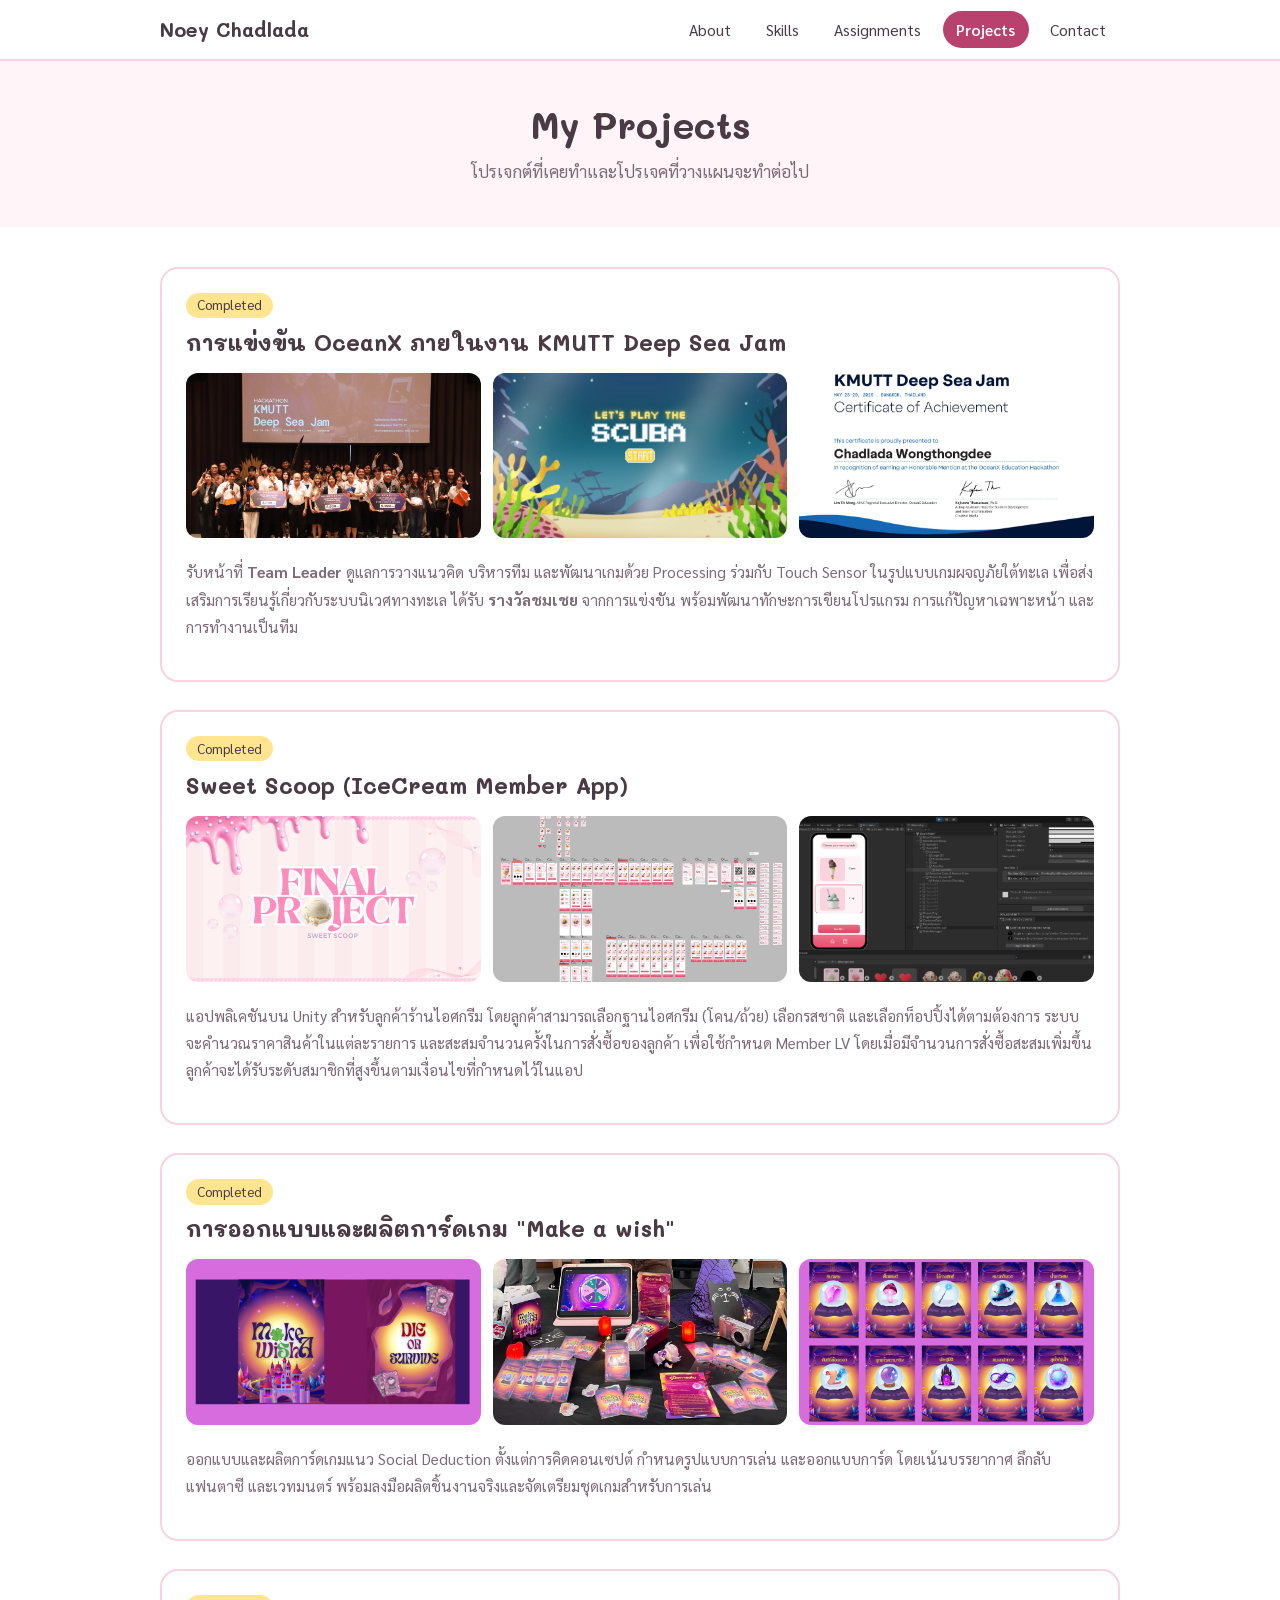
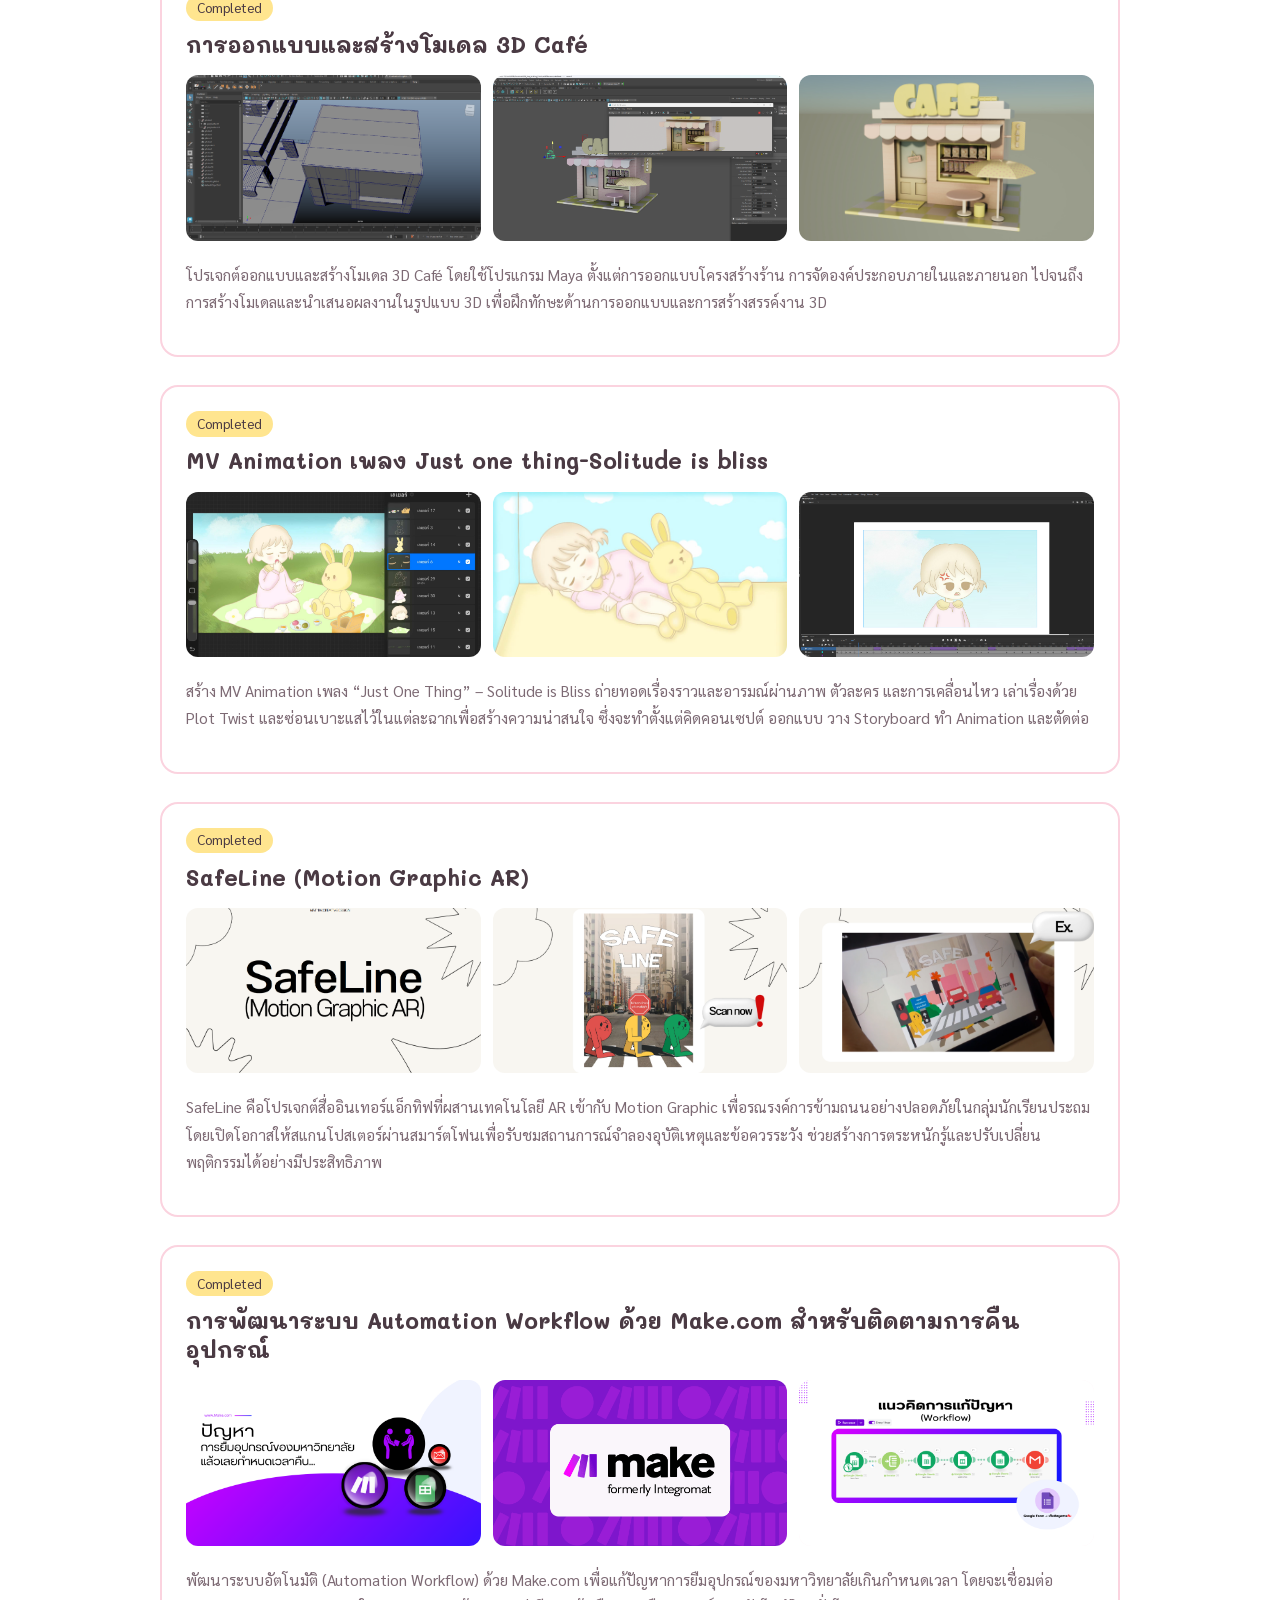
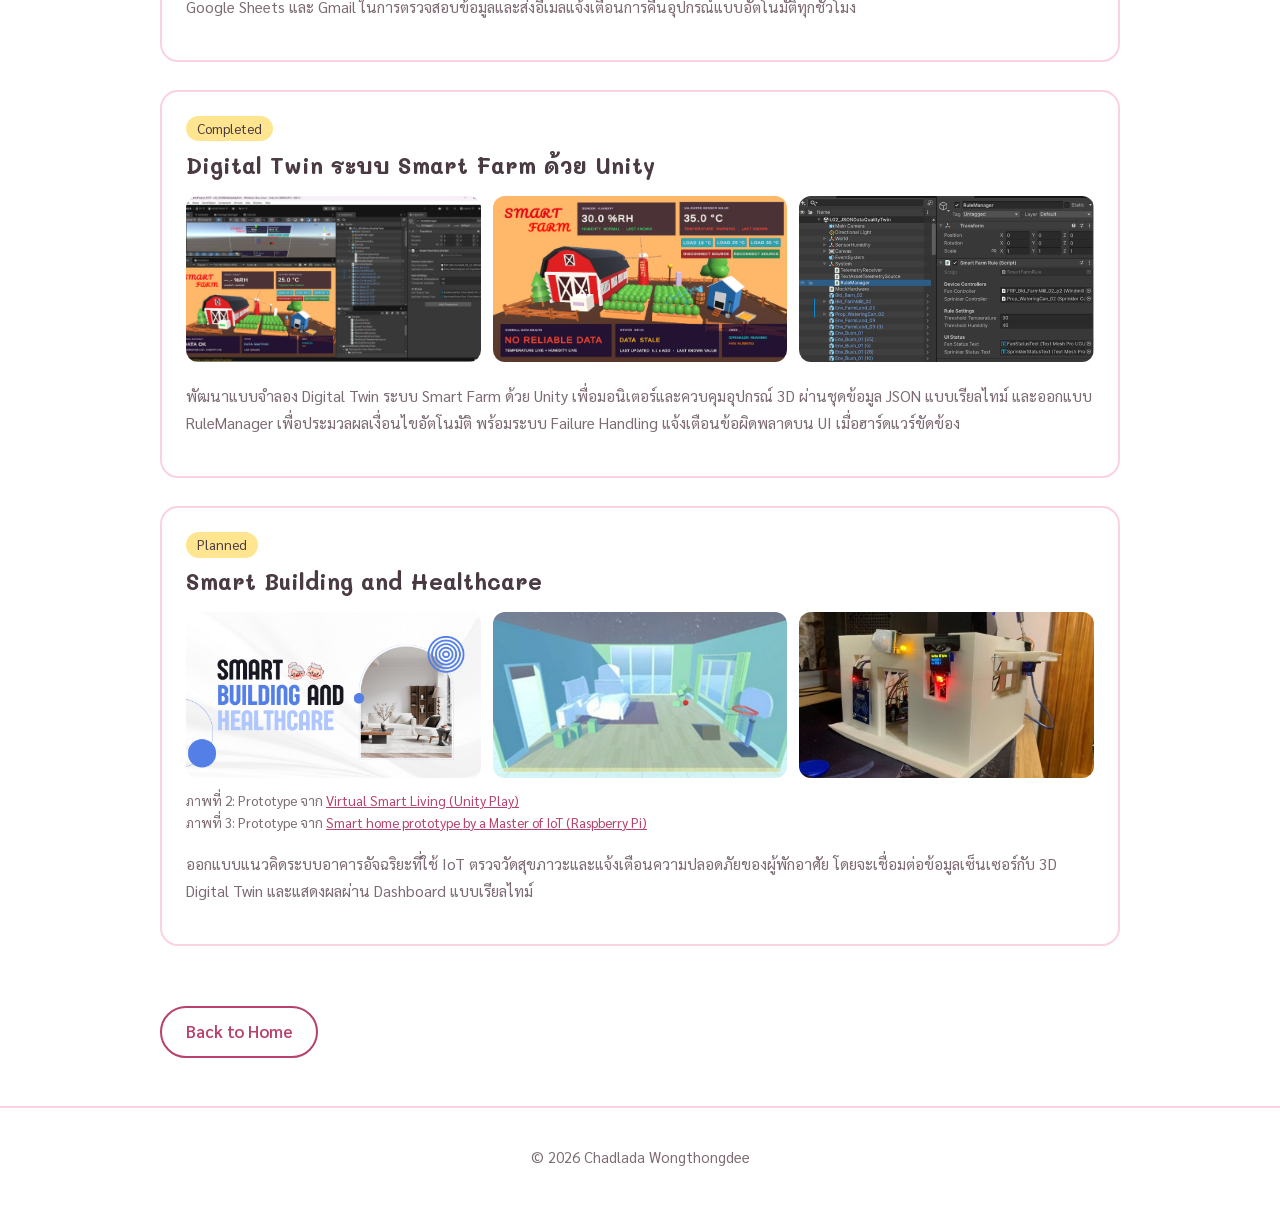
==== project.html @ 445700f3 "Add files via upload" ====
<!DOCTYPE html>
<html lang="th">
<head>
    <meta charset="UTF-8">
    <meta name="viewport" content="width=device-width, initial-scale=1.0">
    <meta name="description" content="โปรเจคของชัชลดา วงศ์ทองดี">
    <meta name="author" content="Chadlada Wongthongdee">
    <title>Projects | Chadlada Wongthongdee</title>
    <link rel="preconnect" href="https://fonts.googleapis.com">
    <link rel="preconnect" href="https://fonts.gstatic.com" crossorigin>
    <link href="https://fonts.googleapis.com/css2?family=Mali:wght@500;700&family=Sarabun:wght@400;600&display=swap" rel="stylesheet">
    <link rel="stylesheet" type="text/css" href="main.css">
</head>
<body>

    <header class="site-nav">
        <nav class="nav-inner" aria-label="Main menu">
            <a class="brand" href="index.html">Noey Chadlada</a>
            <ul class="nav-links">
                <li><a href="index.html#about">About</a></li>
                <li><a href="index.html#skills">Skills</a></li>
                <li><a href="index.html#assignments">Assignments</a></li>
                <li><a class="nav-cta" href="project.html" aria-current="page">Projects</a></li>
                <li><a href="index.html#contact">Contact</a></li>
            </ul>
        </nav>
    </header>

    <main>
        <section class="page-head">
            <h1>My Projects</h1>
            <p>โปรเจกต์ที่เคยทำและโปรเจคที่วางแผนจะทำต่อไป</p>
        </section>

        <section class="section section-tight">
            <div class="project-list">
                <article class="card">
                    <span class="tag">Completed</span>
                    <h3>การแข่งขัน OceanX ภายในงาน KMUTT Deep Sea Jam</h3>
                    <div class="gallery">
                        <img src="images/pic1.jpg" alt="Project 1 - image 1">
                        <img src="images/pic2.png" alt="Project 1 - image 2">
                        <img src="images/pic3.png" alt="Project 1 - image 3">
                    </div>
                    <p>รับหน้าที่ <strong>Team Leader</strong> ดูแลการวางแนวคิด บริหารทีม และพัฒนาเกมด้วย Processing ร่วมกับ Touch Sensor ในรูปแบบเกมผจญภัยใต้ทะเล เพื่อส่งเสริมการเรียนรู้เกี่ยวกับระบบนิเวศทางทะเล ได้รับ <strong>รางวัลชมเชย</strong> จากการแข่งขัน พร้อมพัฒนาทักษะการเขียนโปรแกรม การแก้ปัญหาเฉพาะหน้า และการทำงานเป็นทีม</p>
                </article>
                <article class="card">
                    <span class="tag">Completed</span>
                    <h3>Sweet Scoop (IceCream Member App)</h3>
                    <div class="gallery">
                        <img src="images/pic4.png" alt="Project 2 - image 4">
                        <img src="images/pic5.png" alt="Project 2 - image 5">
                        <img src="images/pic6.png" alt="Project 2 - image 6">
                    </div>
                    <p>แอปพลิเคชันบน Unity สำหรับลูกค้าร้านไอศกรีม โดยลูกค้าสามารถเลือกฐานไอศกรีม (โคน/ถ้วย) เลือกรสชาติ และเลือกท็อปปิ้งได้ตามต้องการ ระบบจะคำนวณราคาสินค้าในแต่ละรายการ และสะสมจำนวนครั้งในการสั่งซื้อของลูกค้า เพื่อใช้กำหนด Member LV โดยเมื่อมีจำนวนการสั่งซื้อสะสมเพิ่มขึ้น ลูกค้าจะได้รับระดับสมาชิกที่สูงขึ้นตามเงื่อนไขที่กำหนดไว้ในแอป</p>
                </article>
                <article class="card">
                    <span class="tag">Completed</span>
                    <h3>การออกแบบและผลิตการ์ดเกม "Make a wish"</h3>
                    <div class="gallery">
                        <img src="images/pic7.png" alt="Project 3 - image 7">
                        <img src="images/pic8.jpg" alt="Project 3 - image 8">
                        <img src="images/pic9.png" alt="Project 3 - image 9">
                    </div>
                    <p>ออกแบบและผลิตการ์ดเกมแนว Social Deduction ตั้งแต่การคิดคอนเซปต์ กำหนดรูปแบบการเล่น และออกแบบการ์ด โดยเน้นบรรยากาศ ลึกลับ แฟนตาซี และเวทมนตร์ พร้อมลงมือผลิตชิ้นงานจริงและจัดเตรียมชุดเกมสำหรับการเล่น</p>
                </article>
                <article class="card">
                    <span class="tag">Completed</span>
                    <h3>การออกแบบและสร้างโมเดล 3D Café</h3>
                    <div class="gallery">
                        <img src="images/pic10.png" alt="Senior Project - image 10">
                        <img src="images/pic11.png" alt="Senior Project - image 11">
                        <img src="images/pic12.jpg" alt="Senior Project - image 12">
                    </div>
                    <p>โปรเจกต์ออกแบบและสร้างโมเดล 3D Café โดยใช้โปรแกรม Maya ตั้งแต่การออกแบบโครงสร้างร้าน การจัดองค์ประกอบภายในและภายนอก ไปจนถึงการสร้างโมเดลและนำเสนอผลงานในรูปแบบ 3D เพื่อฝึกทักษะด้านการออกแบบและการสร้างสรรค์งาน 3D</p>
                </article>
                <article class="card">
                    <span class="tag">Completed</span>
                    <h3>MV Animation เพลง Just one thing-Solitude is bliss</h3>
                    <div class="gallery">
                        <img src="images/pic13.jpg" alt="Project 4 - image 13">
                        <img src="images/pic14.jpg" alt="Project 4 - image 14">
                        <img src="images/pic15.png" alt="Project 4 - image 15">
                    </div>
                    <p>สร้าง MV Animation เพลง “Just One Thing” – Solitude is Bliss ถ่ายทอดเรื่องราวและอารมณ์ผ่านภาพ ตัวละคร และการเคลื่อนไหว เล่าเรื่องด้วย Plot Twist และซ่อนเบาะแสไว้ในแต่ละฉากเพื่อสร้างความน่าสนใจ ซึ่งจะทำตั้งแต่คิดคอนเซปต์ ออกแบบ วาง Storyboard ทำ Animation และตัดต่อ</p>
                </article>
                <article class="card">
                    <span class="tag">Completed</span>
                    <h3>SafeLine (Motion Graphic AR)</h3>
                    <div class="gallery">
                        <img src="images/pic16.png" alt="Project 5 - image 16">
                        <img src="images/pic17.png" alt="Project 5 - image 17">
                        <img src="images/pic18.png" alt="Project 5 - image 18">
                    </div>
                    <p>SafeLine คือโปรเจกต์สื่ออินเทอร์แอ็กทิฟที่ผสานเทคโนโลยี AR เข้ากับ Motion Graphic เพื่อรณรงค์การข้ามถนนอย่างปลอดภัยในกลุ่มนักเรียนประถม โดยเปิดโอกาสให้สแกนโปสเตอร์ผ่านสมาร์ตโฟนเพื่อรับชมสถานการณ์จำลองอุบัติเหตุและข้อควรระวัง ช่วยสร้างการตระหนักรู้และปรับเปลี่ยนพฤติกรรมได้อย่างมีประสิทธิภาพ</p>
                </article>
                  <article class="card">
                    <span class="tag">Completed</span>
                    <h3>การพัฒนาระบบ Automation Workflow ด้วย Make.com สำหรับติดตามการคืนอุปกรณ์</h3>
                    <div class="gallery">
                        <img src="images/pic19.png" alt="Project 6 - image 19">
                        <img src="images/pic20.png" alt="Project 6 - image 20">
                        <img src="images/pic21.png" alt="Project 6 - image 21">
                    </div>
                    <p>พัฒนาระบบอัตโนมัติ (Automation Workflow) ด้วย Make.com เพื่อแก้ปัญหาการยืมอุปกรณ์ของมหาวิทยาลัยเกินกำหนดเวลา โดยจะเชื่อมต่อ Google Sheets และ Gmail ในการตรวจสอบข้อมูลและส่งอีเมลแจ้งเตือนการคืนอุปกรณ์แบบอัตโนมัติทุกชั่วโมง</p>
                </article>
                <article class="card">
                    <span class="tag">Completed</span>
                    <h3>Digital Twin ระบบ Smart Farm ด้วย Unity</h3>
                    <div class="gallery">
                        <img src="images/pic22.png" alt="Project 7 - image 1">
                        <img src="images/pic23.png" alt="Project 7 - image 2">
                        <img src="images/pic24.png" alt="Project 7 - image 3">
                    </div>
                    <p>พัฒนาแบบจำลอง Digital Twin ระบบ Smart Farm ด้วย Unity เพื่อมอนิเตอร์และควบคุมอุปกรณ์ 3D ผ่านชุดข้อมูล JSON แบบเรียลไทม์ และออกแบบ RuleManager เพื่อประมวลผลเงื่อนไขอัตโนมัติ พร้อมระบบ Failure Handling แจ้งเตือนข้อผิดพลาดบน UI เมื่อฮาร์ดแวร์ขัดข้อง</p>
                </article>
                <article class="card">
    <span class="tag">Planned</span>
    <h3>Smart Building and Healthcare</h3>
    <div class="gallery">
        <img src="images/pic25.png" alt="Project 8 - image 1">
        <img src="images/pic26.png" alt="Project 8 - image 2 (ที่มา: Unity Play - Virtual Smart Living)">
        <img src="images/pic27.jpg" alt="Project 8 - image 3 (ที่มา: Raspberry Pi - Smart home prototype by a Master of IoT)">
    </div>
    <ul class="credit">
        <li>
            ภาพที่ 2: Prototype จาก
            <a href="https://play.unity.com/en/games/ccf165cd-a699-4172-a75b-6b3d28d4be8c/virtual-smart-living" target="_blank" rel="noopener">Virtual Smart Living (Unity Play)</a>
        </li>
        <li>
            ภาพที่ 3: Prototype จาก
            <a href="https://www.raspberrypi.com/news/smart-home-prototype-by-a-master-of-iot/" target="_blank" rel="noopener">Smart home prototype by a Master of IoT (Raspberry Pi)</a>
        </li>
    </ul>
    <p>ออกแบบแนวคิดระบบอาคารอัจฉริยะที่ใช้ IoT ตรวจวัดสุขภาวะและแจ้งเตือนความปลอดภัยของผู้พักอาศัย โดยจะเชื่อมต่อข้อมูลเซ็นเซอร์กับ 3D Digital Twin และแสดงผลผ่าน Dashboard แบบเรียลไทม์</p>
</article>
            <p class="back-row"><a class="btn btn-ghost" href="index.html">Back to Home</a></p>
        </section>
    </main>

    <footer class="site-footer">
        <p>&copy; 2026 Chadlada Wongthongdee</p>
    </footer>

</body>
</html>
---- main.css ----
* {
    box-sizing: border-box;
}

html {
    scroll-behavior: smooth;
    scroll-padding-top: 80px;
}

body {
    margin: 0;
    font-family: 'Sarabun', 'Segoe UI', Tahoma, sans-serif;
    font-size: 1.05rem;
    line-height: 1.75;
    color: #4a3a43;
    background-color: white;
}

img {
    max-width: 100%;
    height: auto;
}

/* Grouping styles */
h1, h2, h3 {
    font-family: 'Mali', 'Sarabun', Garamond, serif;
    line-height: 1.3;
    margin: 0 0 0.5rem;
    color: #4a3a43;
}

a {
    color: #b8416d;
}

a:focus-visible,
button:focus-visible {
    outline: 3px solid #ffe58f;
    outline-offset: 3px;
}


/* Header : Navigation */
.site-nav {
    position: sticky;
    top: 0;
    z-index: 10;
    background-color: rgba(255, 255, 255, 0.94);
    border-bottom: 2px solid #fbd3df;
}

.nav-inner {
    max-width: 1000px;
    margin: 0 auto;
    padding: 0.7rem 1.25rem;
    display: flex;
    flex-wrap: wrap;
    align-items: center;
    justify-content: center;
    gap: 0.5rem 1.5rem;
}

.brand {
    font-family: 'Mali', 'Sarabun', Garamond, serif;
    font-weight: 700;
    font-size: 1.2rem;
    text-decoration: none;
    color: #4a3a43;
}

.nav-links {
    list-style: none;
    margin: 0;
    padding: 0;
    display: flex;
    flex-wrap: wrap;
    gap: 0.25rem 0.5rem;
}

.nav-links a {
    display: block;
    padding: 0.3rem 0.85rem;
    border-radius: 999px;
    text-decoration: none;
    color: #4a3a43;
    font-size: 0.98rem;
}

.nav-links a {
    transition: background-color 0.25s, color 0.25s;
}

.nav-links a:hover,
.nav-links a[aria-current="page"],
.nav-links a.is-active {
    background-color: #ffe58f;
}

.nav-links a.is-active {
    box-shadow: inset 0 -3px 0 #f2c94c;
}

.nav-links a.nav-cta {
    background-color: #b8416d;
    color: white;
    font-weight: 600;
}

.nav-links a.nav-cta:hover {
    background-color: #9d3459;
}


/* Layout : section */
.section {
    max-width: 1000px;
    margin: 0 auto;
    padding: 3rem 1.25rem;
}

.section.section-tight {
    padding-top: 2.5rem;
    padding-bottom: 3rem;
}

.section-title {
    font-size: 1.8rem;
    margin-bottom: 2rem;
    display: inline-block;
    padding-bottom: 0.3rem;
    background-image: linear-gradient(#ffe58f, #ffe58f);
    background-position: left bottom;
    background-size: 100% 10px;
    background-repeat: no-repeat;
}

.tint {
    background-color: #fff5f8;
}


/* Hero */
.hero {
    background-color: #fff5f8;
    text-align: center;
    padding: 4.5rem 1.25rem 4rem;
}

.hero-inner {
    max-width: 1000px;
    margin: 0 auto;
    display: grid;
    grid-template-columns: minmax(0, 1fr);
    gap: 2.5rem;
    align-items: center;
}

.hero-text {
    max-width: 640px;
    margin: 0 auto;
}

.avatar-frame {
    position: relative;
    order: -1;
    width: 220px;
    margin: 0 auto;
    isolation: isolate;
}

.avatar-frame::before {
    content: "";
    position: absolute;
    inset: 0;
    transform: translate(16px, 16px) rotate(3deg);
    background-color: #ffe58f;
    border: 3px solid #f2c94c;
    border-radius: 32px;
    z-index: -1;
    transition: transform 0.4s cubic-bezier(0.34, 1.56, 0.64, 1);
}

.avatar {
    display: block;
    width: 100%;
    aspect-ratio: 4 / 5;
    object-fit: cover;
    background-color: #fbd3df;
    border: 6px solid white;
    border-radius: 32px;
    box-shadow: 0 10px 0 #fbd3df;
}

.hero h1 {
    font-size: 1.8rem;
}

.hero .en-name {
    font-family: 'Mali', 'Sarabun', Garamond, serif;
    font-size: 1.3rem;
    color: #b8416d;
    margin: 0 0 0.25rem;
}

.hero .program {
    color: #7d6a74;
    margin: 0 0 1.75rem;
}

/* Buttons */
.btn-row {
    display: flex;
    flex-wrap: wrap;
    gap: 0.75rem;
    justify-content: center;
}

.btn {
    display: inline-block;
    padding: 0.6rem 1.5rem;
    border-radius: 999px;
    text-decoration: none;
    font-weight: 600;
    border: 2px solid #b8416d;
}

.btn-primary {
    background-color: #b8416d;
    color: white;
}

.btn-primary:hover {
    background-color: #9d3459;
    border-color: #9d3459;
}

.btn-ghost {
    background-color: white;
    color: #b8416d;
}

.btn-ghost:hover {
    background-color: #ffe58f;
    border-color: #ffe58f;
    color: #4a3a43;
}


/* Featured banner : ลิงก์ไปหน้า project.html */
.featured-wrap {
    max-width: 1000px;
    margin: -2rem auto 0;
    padding: 0 1.25rem;
    position: relative;
}

.featured {
    position: relative;
    overflow: hidden;
    display: flex;
    flex-direction: column;
    align-items: center;
    gap: 1rem;
    padding: 1.75rem 1.25rem;
    text-align: center;
    background-color: #ffe58f;
    background-image: radial-gradient(#fbd76a 2px, transparent 2.5px);
    background-size: 22px 22px;
    border: 3px solid #b8416d;
    border-radius: 24px;
    box-shadow: 8px 8px 0 #fbd3df;
    text-decoration: none;
    color: #4a3a43;
    transition: transform 0.2s, box-shadow 0.2s;
}

.featured > * {
    position: relative;
    z-index: 1;
}

.featured:hover {
    transform: translate(-2px, -2px);
    box-shadow: 10px 10px 0 #fbd3df;
}

.featured-icon {
    flex: none;
    display: grid;
    place-items: center;
    width: 76px;
    height: 76px;
    font-size: 2.2rem;
    line-height: 1;
    background-color: white;
    border: 3px solid #b8416d;
    border-radius: 22px;
    transform: rotate(-6deg);
    transition: transform 0.4s cubic-bezier(0.34, 1.56, 0.64, 1);
}

.featured:hover .featured-icon {
    transform: rotate(6deg) scale(1.12);
}

.featured-text {
    flex: 1;
    display: flex;
    flex-direction: column;
    gap: 0.15rem;
}

.featured-text strong {
    font-family: 'Mali', 'Sarabun', Garamond, serif;
    font-size: 1.6rem;
    line-height: 1.3;
}

.featured-meta {
    display: flex;
    flex-wrap: wrap;
    justify-content: center;
    gap: 0.4rem;
    margin-top: 0.5rem;
}

.featured-meta em {
    font-style: normal;
    font-size: 0.85rem;
    padding: 0.05rem 0.75rem;
    border-radius: 999px;
    background-color: white;
    border: 2px solid #fbd3df;
}

.featured-btn {
    display: inline-flex;
    align-items: center;
    gap: 0.5rem;
    padding: 0.7rem 1.6rem;
    border-radius: 999px;
    background-color: #b8416d;
    color: white;
    font-weight: 600;
    white-space: nowrap;
    transition: background-color 0.2s, padding 0.2s;
}

.featured-btn i {
    font-style: normal;
    display: inline-block;
    transition: transform 0.25s;
}

.featured:hover .featured-btn {
    background-color: #9d3459;
}

.featured:hover .featured-btn i {
    transform: translateX(6px);
}

.about-grid {
    display: grid;
    grid-template-columns: 1fr;
    gap: 2rem;
    align-items: start;
}

.about-grid p {
    margin: 0 0 1rem;
    max-width: 60ch;
}

/* Education */
.edu-list {
    list-style: none;
    margin: 0;
    padding: 0;
}

.edu-list li {
    padding: 0.9rem 1.1rem;
    margin-bottom: 0.75rem;
    background-color: white;
    border-left: 6px solid #fbd3df;
    border-radius: 0 18px 18px 0;
}
.achievement li {
    border-left-color: #ffe58f;
}

.edu-list strong {
    display: block;
    font-family: 'Mali', 'Sarabun', Garamond, serif;
}

.edu-list span {
    color: #7d6a74;
    font-size: 0.95rem;
}


/* Skills and Hobbies */
.two-col {
    display: grid;
    grid-template-columns: 1fr;
    gap: 2rem;
}

.chips {
    list-style: none;
    margin: 0;
    padding: 0;
    display: flex;
    flex-wrap: wrap;
    gap: 0.6rem;
}

.chips li {
    padding: 0.35rem 1rem;
    border-radius: 999px;
    background-color: #fbd3df;
}

.chips.alt li {
    background-color: #ffe58f;
}


/* Cards : Class Assignments / Projects */
.project-grid {
    display: grid;
    grid-template-columns: repeat(auto-fit, minmax(260px, 1fr));
    gap: 1.5rem;
}

.card {
    display: flex;
    flex-direction: column;
    padding: 1.5rem;
    background-color: white;
    border: 2px solid #fbd3df;
    border-radius: 18px;
    text-decoration: none;
    color: #4a3a43;
}

#assignments .card {
    transition: transform 0.35s cubic-bezier(0.34, 1.56, 0.64, 1), border-color 0.2s, box-shadow 0.2s;
}

#assignments .card:hover {
    transform: translateY(-8px);
    border-color: #ffe58f;
    box-shadow: 0 10px 0 #ffe58f;
}

.card h3 {
    font-size: 1.15rem;
}

.card p {
    margin: 0 0 1rem;
    color: #7d6a74;
    font-size: 0.97rem;
    flex: 1;
}

.card .go {
    align-self: flex-start;
    padding: 0.35rem 1.3rem;
    border-radius: 999px;
    background-color: #b8416d;
    color: white;
    font-weight: 600;
    text-decoration: none;
}

.card .go:hover {
    background-color: #9d3459;
}

.card .tag {
    align-self: flex-start;
    margin-bottom: 0.6rem;
    padding: 0.05rem 0.7rem;
    font-size: 0.85rem;
    border-radius: 999px;
    background-color: #ffe58f;
}


/* Contact */
.contact-list {
    list-style: none;
    margin: 0;
    padding: 0;
    display: grid;
    grid-template-columns: repeat(auto-fit, minmax(250px, 1fr));
    gap: 1rem;
}

.contact-list a {
    display: block;
    padding: 1rem 1.25rem;
    background-color: white;
    border: 2px solid #fbd3df;
    border-radius: 18px;
    text-decoration: none;
    color: #4a3a43;
    overflow-wrap: anywhere;
}

.contact-list a:hover {
    background-color: #ffe58f;
    border-color: #ffe58f;
}

.contact-list small {
    display: block;
    color: #7d6a74;
}


/* Page header (project.html) */
.page-head {
    background-color: #fff5f8;
    text-align: center;
    padding: 2.5rem 1.25rem;
}

.page-head h1 {
    font-size: 1.7rem;
}

.page-head p {
    margin: 0 auto;
    max-width: 52ch;
    color: #7d6a74;
}

/* Project list + image gallery (project.html) */
.project-list {
    display: grid;
    grid-template-columns: minmax(0, 1fr);
    gap: 1.75rem;
}

.project-list .card h3 {
    font-size: 1.4rem;
    margin-bottom: 1rem;
}

.gallery {
    display: grid;
    grid-template-columns: minmax(0, 1fr);
    gap: 0.75rem;
    margin-bottom: 1.25rem;
}

.gallery img {
    width: 100%;
    aspect-ratio: 16 / 9;
    object-fit: cover;
    display: block;
    border-radius: 12px;
    background-color: #fff5f8;
}

.back-row {
    margin: 2rem 0 0;
}

/* Project page : hover interactions (subtle) */
.project-list .card {
    transition: border-color 0.25s, box-shadow 0.25s;
}

.gallery img {
    transition: transform 0.3s ease;
}

.credit {
    list-style: none;
    margin: -0.5rem 0 1rem;
    padding: 0;
    font-size: 0.85rem;
    color: #7d6a74;
    line-height: 1.6;
}

.credit a {
    overflow-wrap: anywhere;
}

@media (hover: hover) {
    .project-list .card:hover {
        border-color: #ffe58f;
        box-shadow: 0 6px 0 #ffe58f;
    }

    .gallery img:hover {
        transform: scale(1.03);
    }
}

/* Footer */
.site-footer {
    text-align: center;
    padding: 2rem 1.25rem;
    border-top: 2px solid #fbd3df;
    color: #7d6a74;
    font-size: 0.92rem;
}

.site-footer p {
    margin: 0.2rem 0;
}

@media only screen and (min-width: 576px) {
    .gallery {
        grid-template-columns: repeat(3, minmax(0, 1fr));
    }
}

/* Tablet / Desktop ตั้งแต่ 768px */
@media only screen and (min-width: 768px) {
    .nav-inner {
        justify-content: space-between;
    }

    .section {
        padding: 4.5rem 1.25rem;
    }

    .hero {
        padding: 5.5rem 1.25rem 5rem;
    }

    .hero-inner {
        grid-template-columns: minmax(0, 1.15fr) minmax(0, 1fr);
        gap: 3rem;
    }

    .hero-text {
        margin: 0;
        text-align: left;
    }

    .hero .btn-row {
        justify-content: flex-start;
    }

    .avatar-frame {
        order: 0;
        width: min(100%, 340px);
        margin: 0 0 0 auto;
    }

    .avatar-frame::before {
        transform: translate(24px, 24px) rotate(3deg);
    }

    .avatar-frame:hover::before {
        transform: translate(30px, 30px) rotate(6deg);
    }

    .brand {
        transition: transform 0.35s cubic-bezier(0.34, 1.56, 0.64, 1);
    }

    .brand:hover {
        transform: translateY(-3px);
    }

    .hero h1 {
        font-size: 2.6rem;
    }

    .page-head h1 {
        font-size: 2.3rem;
    }

    .featured-meta {
        justify-content: flex-start;
    }

    .featured {
        flex-direction: row;
        gap: 1.5rem;
        padding: 1.75rem 2rem;
        text-align: left;
    }

    .about-grid {
        grid-template-columns: 1.2fr 1fr;
        gap: 2.5rem;
    }

    .two-col {
        grid-template-columns: 2fr 1fr;
        gap: 3rem;
    }
}

@media (prefers-reduced-motion: reduce) {
    html {
        scroll-behavior: auto;
    }
    .featured,
    .featured-icon,
    .featured-btn i,
    #assignments .card,
    .project-list .card,
    .gallery img,
    .avatar-frame::before,
    .brand {
        transition: none;
    }

    .featured:hover,
    .featured:hover .featured-icon,
    .featured:hover .featured-btn i,
    #assignments .card:hover,
    .project-list .card:hover,
    .gallery img:hover,
    .brand:hover {
        transform: none;
    }

    .avatar-frame:hover::before {
        transform: translate(24px, 24px) rotate(3deg);
    }
}
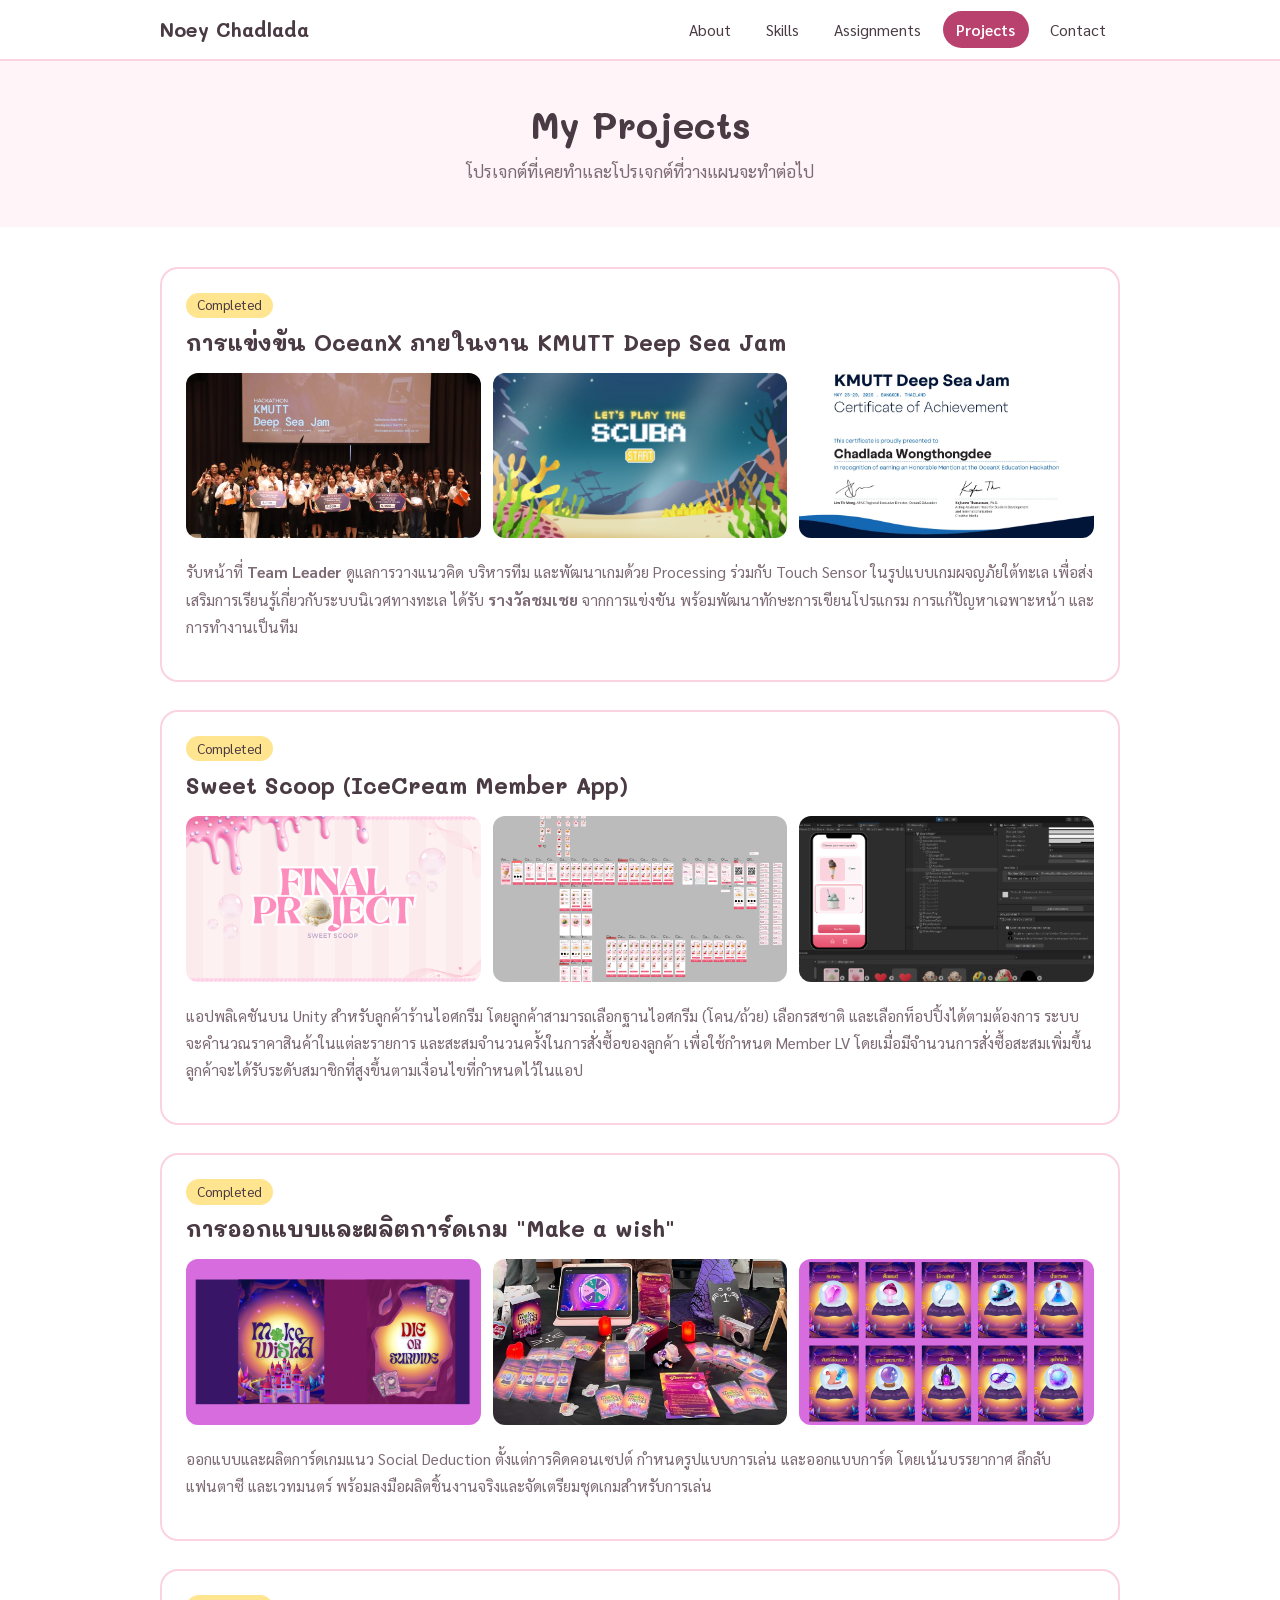
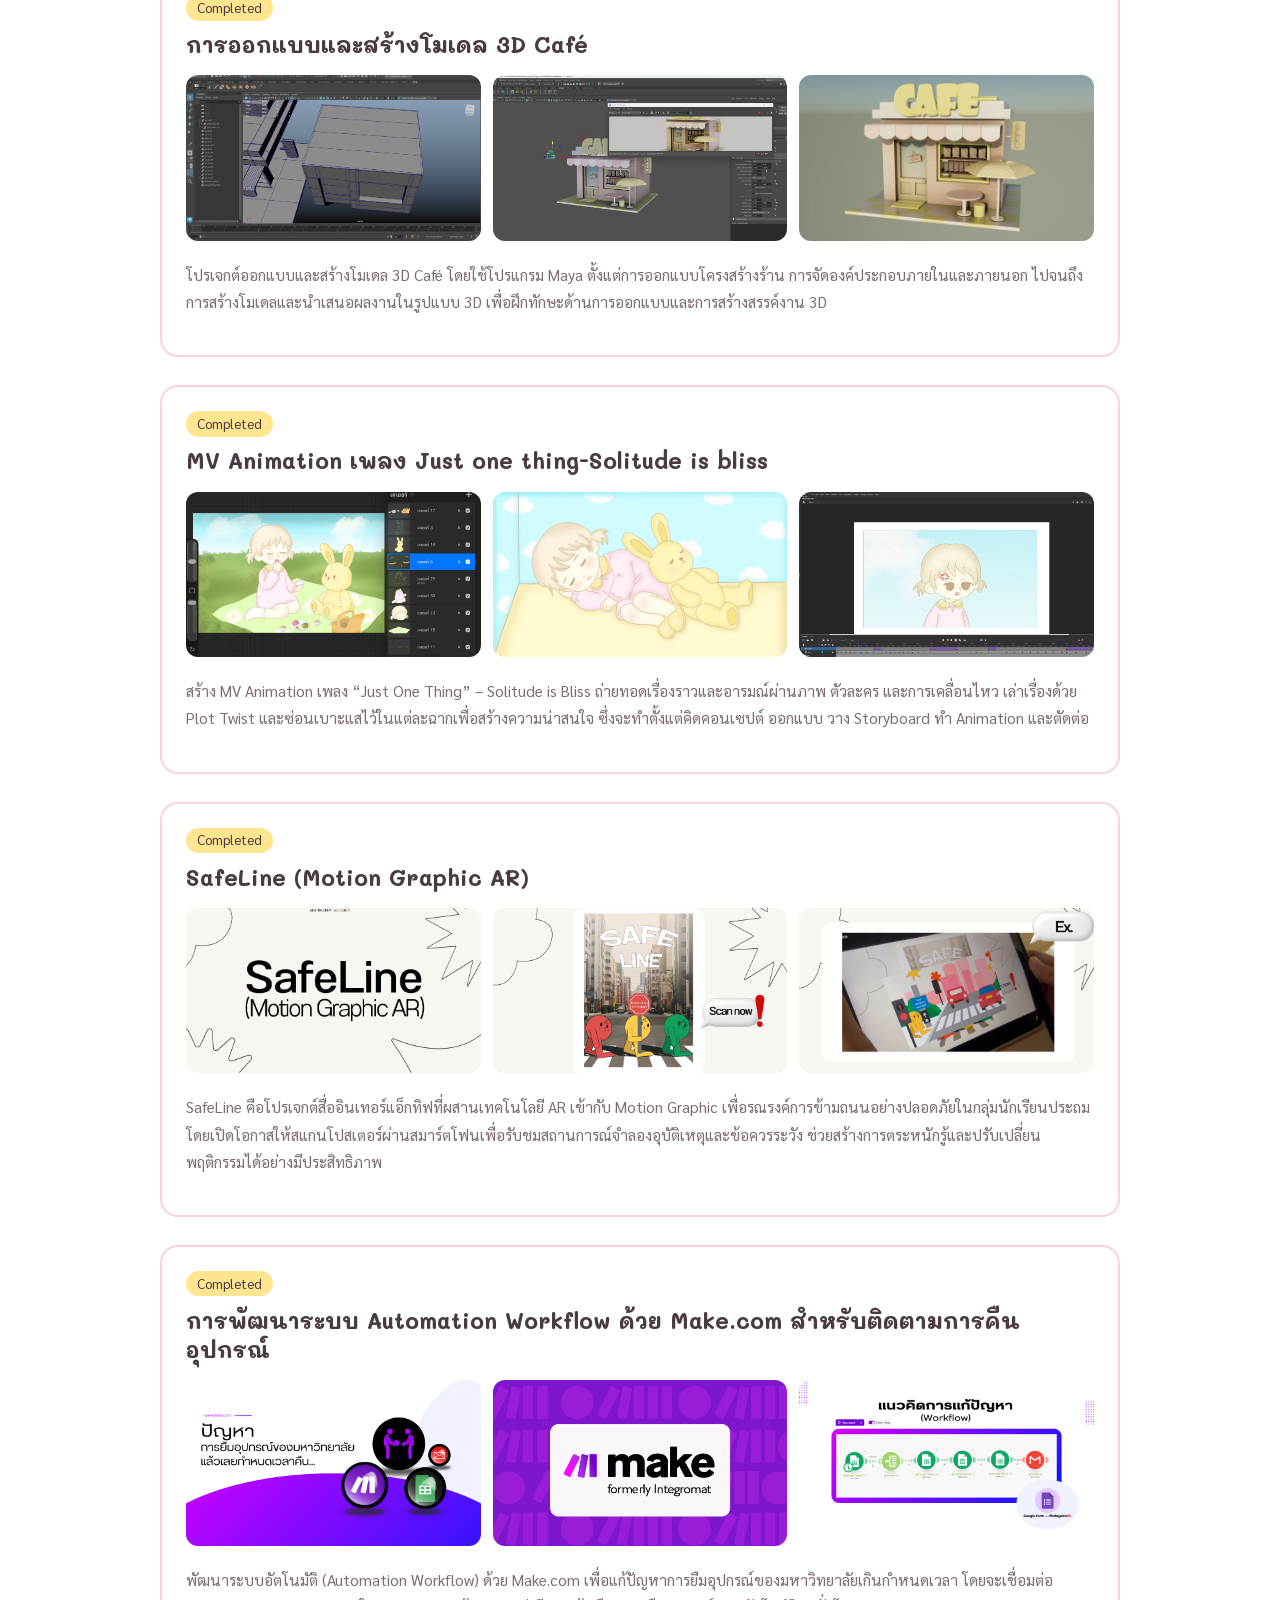
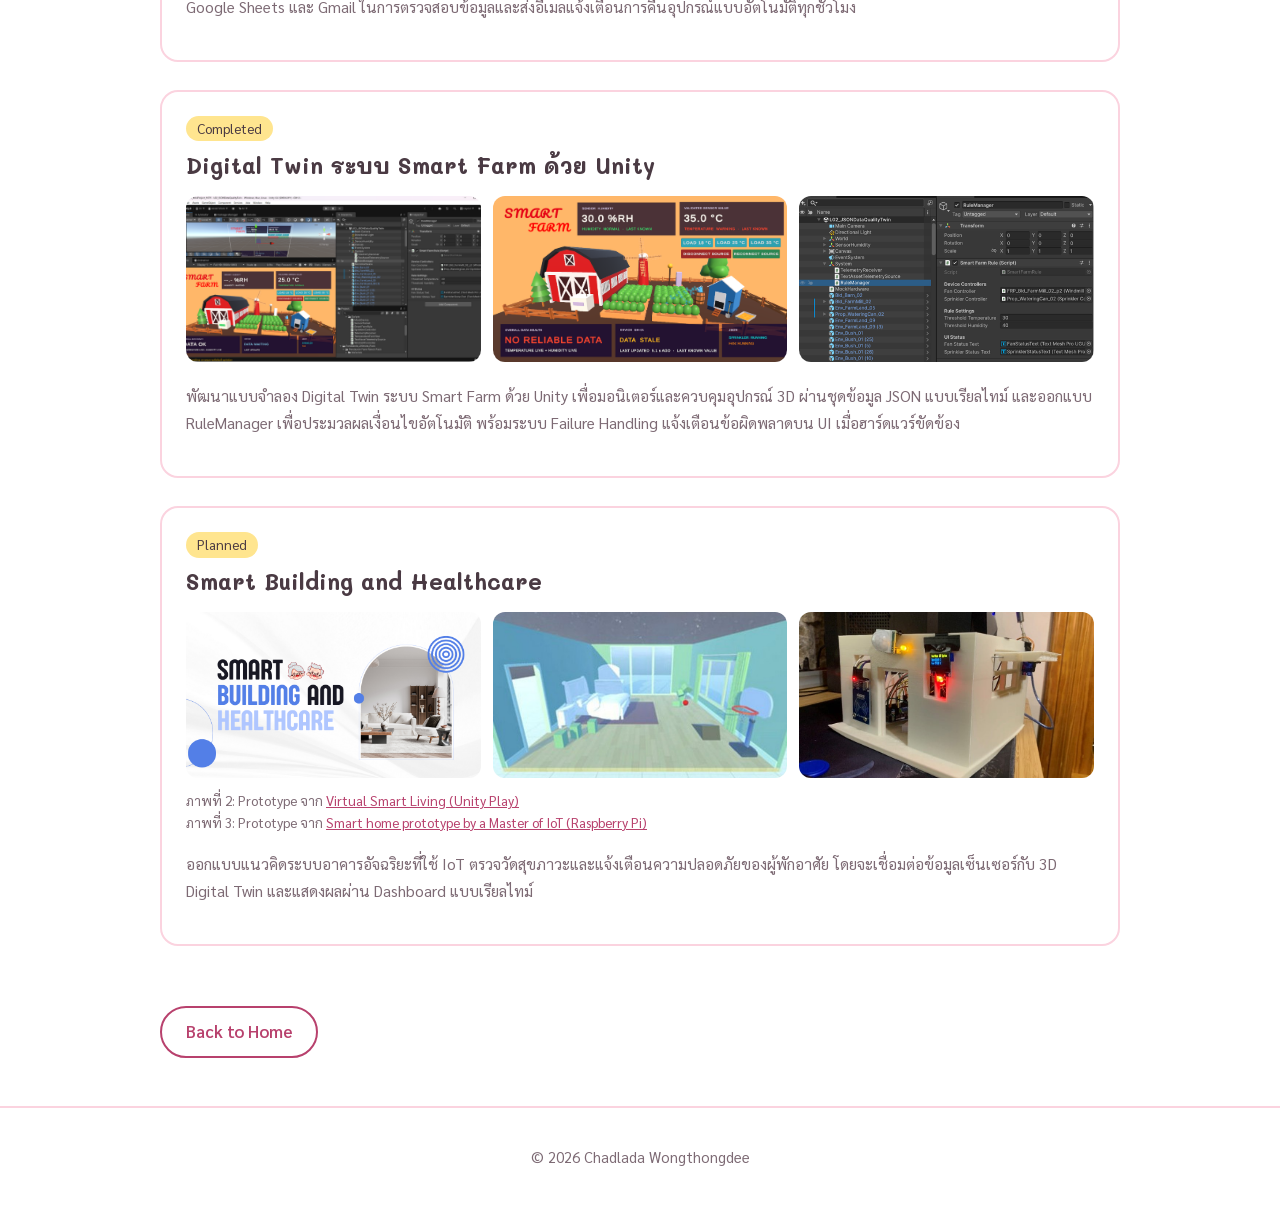
==== commit 6d87c0f4: "Fix typo in project description paragraph" ====
--- a/project.html
+++ b/project.html
@@ -29,7 +29,7 @@
     <main>
         <section class="page-head">
             <h1>My Projects</h1>
-            <p>โปรเจกต์ที่เคยทำและโปรเจคที่วางแผนจะทำต่อไป</p>
+            <p>โปรเจกต์ที่เคยทำและโปรเจกต์ที่วางแผนจะทำต่อไป</p>
         </section>
 
         <section class="section section-tight">
